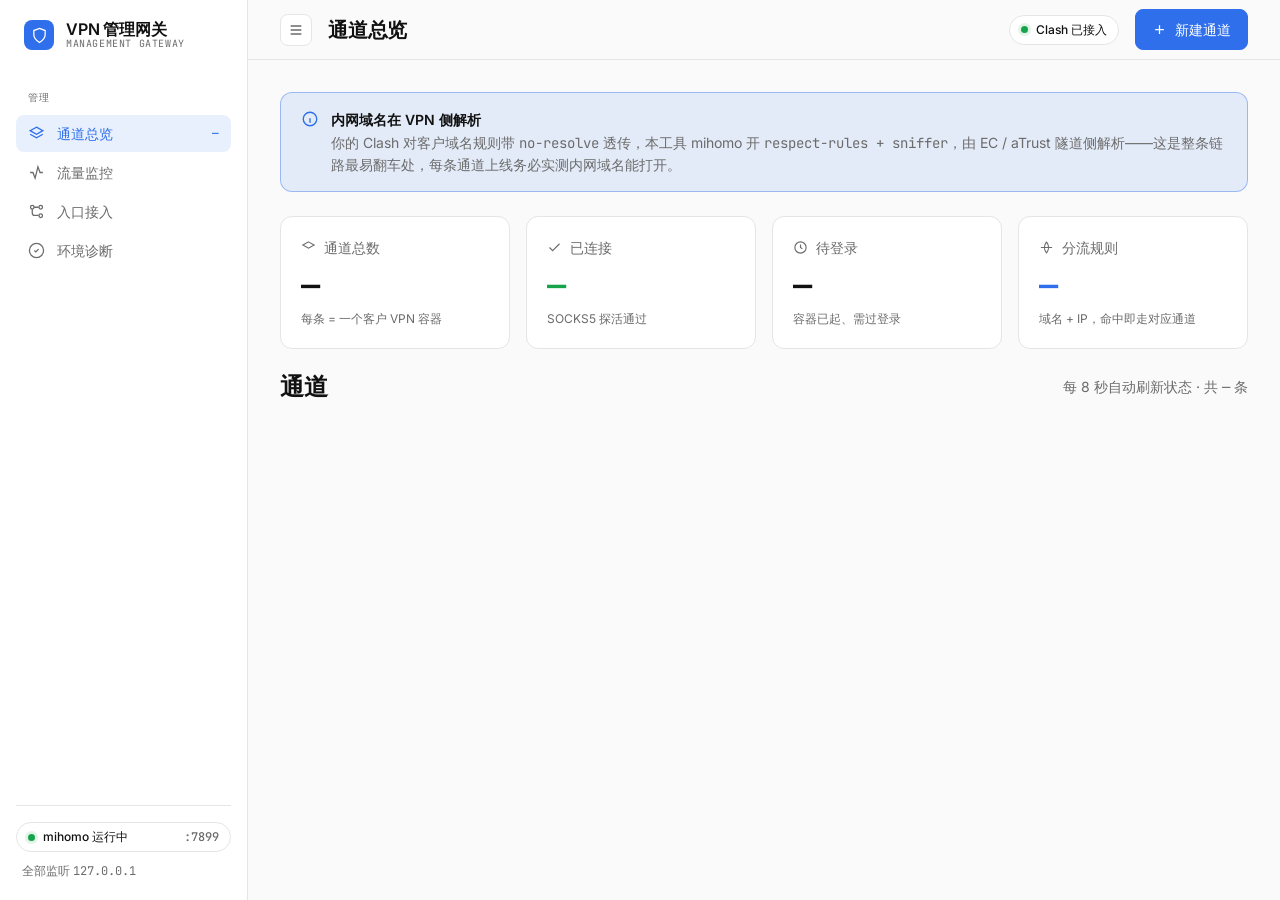
==== app/static/index.html @ 871128fe "Initial public release Self-hosted VPN management gateway: run multiple corporate VPNs side by side," ====
<!doctype html>
<html lang="zh-CN">
<head>
  <meta charset="utf-8" />
  <meta name="viewport" content="width=device-width, initial-scale=1" />
  <title>通道总览 · VPN 管理网关</title>
  <link rel="preconnect" href="https://fonts.googleapis.com" />
  <link rel="preconnect" href="https://fonts.gstatic.com" crossorigin />
  <link href="https://fonts.googleapis.com/css2?family=Inter:wght@400;500;600;700&family=JetBrains+Mono:wght@400;500&display=swap" rel="stylesheet" />
  <link rel="stylesheet" href="css/app.css" />
</head>
<body data-page="channels">
  <div class="app">
    <!-- ════ 侧栏（所有屏一致） ════ -->
    <aside class="sidebar">
      <div class="sidebar-logo">
        <span class="logo-mark">
          <svg viewBox="0 0 24 24" fill="none" stroke="currentColor" stroke-width="1.8"><path d="M12 2l8 3v6c0 5-3.5 8-8 11-4.5-3-8-6-8-11V5l8-3z"/></svg>
        </span>
        <span class="logo-text">VPN 管理网关<small>management gateway</small></span>
      </div>
      <nav class="sidebar-nav">
        <span class="nav-label">管理</span>
        <a class="nav-item" data-nav="channels" href="index.html">
          <svg viewBox="0 0 24 24" fill="none" stroke="currentColor" stroke-width="1.8"><path d="M12 3l9 5-9 5-9-5 9-5z"/><path d="M3 13l9 5 9-5"/></svg>
          通道总览 <span class="count" id="nav-count">—</span>
        </a>
        <a class="nav-item" data-nav="monitor" href="monitor.html">
          <svg viewBox="0 0 24 24" fill="none" stroke="currentColor" stroke-width="1.8"><path d="M3 12h4l3 8 4-16 3 8h4"/></svg>
          流量监控
        </a>
        <a class="nav-item" data-nav="entry" href="clash-config.html">
          <svg viewBox="0 0 24 24" fill="none" stroke="currentColor" stroke-width="1.8"><circle cx="6" cy="6" r="2.5"/><circle cx="18" cy="18" r="2.5"/><circle cx="18" cy="6" r="2.5"/><path d="M8.5 6H15M6 8.5V14a3.5 3.5 0 003.5 3.5H15"/></svg>
          入口接入
        </a>
        <a class="nav-item" data-nav="env-check" href="env-check.html">
          <svg viewBox="0 0 24 24" fill="none" stroke="currentColor" stroke-width="1.8"><path d="M9 12l2 2 4-4"/><path d="M12 2a10 10 0 100 20A10 10 0 0012 2z"/></svg>
          环境诊断
        </a>
      </nav>
      <div class="sidebar-foot">
        <div class="sys-chip ok" style="width:100%; justify-content:flex-start;">
          <span class="dot"></span>
          <span>mihomo 运行中</span>
          <span class="k spacer" id="foot-port">:7899</span>
        </div>
        <p class="t-xs muted" style="margin-top:10px; padding:0 6px; line-height:1.5;">全部监听 <span class="mono">127.0.0.1</span></p>
      </div>
    </aside>

    <!-- ════ 主区 ════ -->
    <div class="main">
      <header class="topbar">
        <button class="icon-btn menu-btn" aria-label="菜单">
          <svg viewBox="0 0 24 24" fill="none" stroke="currentColor" stroke-width="2"><path d="M4 6h16M4 12h16M4 18h16"/></svg>
        </button>
        <h1>通道总览</h1>
        <span class="spacer"></span>
        <span class="sys-chip ok hide-mobile" id="chip-clash"><span class="dot"></span>Clash 已接入</span>
        <a class="btn btn-primary" href="new-channel.html">
          <svg viewBox="0 0 24 24" fill="none" stroke="currentColor" stroke-width="2"><path d="M12 5v14M5 12h14"/></svg>
          新建通道
        </a>
      </header>

      <div class="content stack-6">
        <!-- DNS 命门提示 -->
        <div class="banner info" data-od-id="dns-note">
          <svg class="bicon" viewBox="0 0 24 24" fill="none" stroke="currentColor" stroke-width="1.8"><circle cx="12" cy="12" r="9"/><path d="M12 8h.01M11 12h1v4h1"/></svg>
          <div>
            <div class="bt">内网域名在 VPN 侧解析</div>
            <p>你的 Clash 对客户域名规则带 <span class="mono">no-resolve</span> 透传，本工具 mihomo 开 <span class="mono">respect-rules + sniffer</span>，由 EC / aTrust 隧道侧解析——这是整条链路最易翻车处，每条通道上线务必实测内网域名能打开。</p>
          </div>
        </div>

        <!-- 概览统计 -->
        <div class="grid-4" id="stats" data-od-id="overview">
          <div class="stat-tile">
            <div class="stat-label"><svg viewBox="0 0 24 24" fill="none" stroke="currentColor" stroke-width="1.8"><path d="M12 3l9 5-9 5-9-5 9-5z"/></svg>通道总数</div>
            <div class="stat-num" id="s-total">—</div>
            <div class="stat-foot">每条 = 一个客户 VPN 容器</div>
          </div>
          <div class="stat-tile ok">
            <div class="stat-label"><svg viewBox="0 0 24 24" fill="none" stroke="currentColor" stroke-width="1.8"><path d="M20 6L9 17l-5-5"/></svg>已连接</div>
            <div class="stat-num" id="s-ok">—</div>
            <div class="stat-foot">SOCKS5 探活通过</div>
          </div>
          <div class="stat-tile">
            <div class="stat-label"><svg viewBox="0 0 24 24" fill="none" stroke="currentColor" stroke-width="1.8"><circle cx="12" cy="12" r="9"/><path d="M12 7v5l3 2"/></svg>待登录</div>
            <div class="stat-num" id="s-wait">—</div>
            <div class="stat-foot">容器已起、需过登录</div>
          </div>
          <div class="stat-tile accent">
            <div class="stat-label"><svg viewBox="0 0 24 24" fill="none" stroke="currentColor" stroke-width="1.8"><path d="M3 12h18M12 3a15 15 0 010 18M12 3a15 15 0 000 18"/></svg>分流规则</div>
            <div class="stat-num" id="s-dom">—</div>
            <div class="stat-foot">域名 + IP，命中即走对应通道</div>
          </div>
        </div>

        <!-- 通道列表 -->
        <div data-od-id="channel-list-section">
          <div class="row-between" style="margin-bottom:16px;">
            <h2>通道</h2>
            <span class="t-sm muted">每 8 秒自动刷新状态 · 共 <span class="num" id="ch-count">—</span> 条</span>
          </div>
          <div class="grid-2" id="channel-list"></div>
        </div>
      </div>
    </div>
  </div>

  <!-- 删除确认 -->
  <div class="overlay" id="del-modal">
    <div class="modal">
      <div class="card-head"><h3>删除通道</h3><button class="icon-btn" data-close="del-modal"><svg viewBox="0 0 24 24" fill="none" stroke="currentColor" stroke-width="2"><path d="M18 6L6 18M6 6l12 12"/></svg></button></div>
      <div class="card-body stack-4">
        <p class="muted">将停止并删除容器 <span class="mono" id="del-name"></span>，其 <span class="mono">/root</span> 卷与登录态一并移除，且会从 mihomo 与 Clash 订阅中摘除其域名 / IP 规则（热加载、不断现有连接）。此操作不可撤销。</p>
        <div class="banner warn">
          <svg class="bicon" viewBox="0 0 24 24" fill="none" stroke="currentColor" stroke-width="1.8"><path d="M12 3l9 16H3z"/><path d="M12 10v4M12 17h.01"/></svg>
          <p style="color:inherit; margin:0;">删除后重建会用同一 MAC / 卷 / hostname，但深信服仍可能要求重新过验证码。</p>
        </div>
      </div>
      <div class="card-foot" style="justify-content:flex-end;">
        <button class="btn btn-secondary" data-close="del-modal">取消</button>
        <button class="btn btn-danger" id="del-confirm">确认删除</button>
      </div>
    </div>
  </div>

  <script src="js/api.js"></script>
  <script src="js/app.js"></script>
  <script>
    let chs = [];
    let sys = {};
    const ruleCount = (c) => c.domains.length + (c.ips ? c.ips.length : 0);

    async function load() {
      [chs, sys] = await Promise.all([api.channels(), api.system()]);
      paint();
    }

    // 通道卡片
    function actionsFor(c) {
      // 无头通道(oss,如 openfortivpn):无交互登录,不显示登录/重新登录按钮
      const headless = c.login_method === "headless";
      const login = headless ? ""
        : (c.status === "logged_in"
            ? `<a class="btn btn-sm btn-secondary" href="channel.html?id=${c.id}#login">重新登录</a>`
            : `<a class="btn btn-sm btn-primary" href="channel.html?id=${c.id}#login">登录</a>`);
      const probe = c.status === "stopped"
        ? `<button class="btn btn-sm btn-secondary" disabled>已停止</button>`
        : `<button class="btn btn-sm btn-secondary" onclick="probe('${c.id}', this)">检测连通</button>`;
      return `${login}${probe}
        <a class="btn btn-sm btn-secondary" href="channel.html?id=${c.id}">详情</a>
        <button class="btn btn-sm btn-danger spacer" onclick="askDel('${c.id}')">删除</button>`;
    }
    function cardHTML(c) {
      const k = kindMeta(c.vpn_type);
      const lat = c.latency_ms != null ? `${c.latency_ms} ms` : "—";
      const tags = [];
      c.domains.forEach(d => tags.push(`<span class="tag mono">${d.pattern}${d.enabled ? "" : " · 停用"}</span>`));
      (c.ips || []).forEach(d => tags.push(`<span class="tag mono ip">${d.pattern}${d.enabled ? "" : " · 停用"}</span>`));
      const doms = tags.length ? tags.join("") : `<span class="t-sm muted">未绑定规则</span>`;
      return `<article class="ch-card" data-od-id="ch-${c.id}">
        <div class="ch-top">
          <div class="grow">
            <div class="ch-name">${c.name}</div>
            <div class="ch-meta">${k.label}${c.ec_ver ? " " + c.ec_ver : ""} · id ${c.id} · ${c.server.replace("https://","")}</div>
          </div>
          ${badgeHTML(c.status)}
        </div>
        <div class="ch-grid">
          <div class="kv"><div class="k">SOCKS5 出口</div><div class="v">${c.socks_endpoint}</div></div>
          <div class="kv"><div class="k">隧道延迟</div><div class="v">${lat}</div></div>
          <div class="kv"><div class="k">运行时长</div><div class="v">${c.uptime != null ? c.uptime : "—"}</div></div>
        </div>
        <div class="ch-domains">${doms}</div>
        <form class="row" style="margin-bottom:14px; gap:8px;" onsubmit="return bindRule('${c.id}', this)">
          <input class="input" name="pat" placeholder="绑定域名或 IP/网段，可多个" style="flex:1;" />
          <button class="btn btn-sm btn-secondary" type="submit">绑定 → 走这条</button>
        </form>
        <div class="ch-actions">${actionsFor(c)}</div>
      </article>`;
    }

    function paint() {
      $("#channel-list").innerHTML = chs.map(cardHTML).join("");
      $("#s-total").textContent = chs.length;
      $("#s-ok").textContent = chs.filter(c => c.status === "logged_in").length;
      $("#s-wait").textContent = chs.filter(c => c.status === "running" || c.status === "starting").length;
      $("#s-dom").textContent = chs.reduce((n, c) => n + ruleCount(c), 0);
      $("#ch-count").textContent = chs.length;
      $("#nav-count").textContent = chs.length;
      $("#foot-port").textContent = ":" + sys.mihomo_port;
      const linked = chs.some(c => (c.domains || []).length + (c.ips || []).length > 0);
      if (!linked) { $("#chip-clash").classList.remove("ok"); $("#chip-clash").lastChild.textContent = "Clash 未接入"; }
    }

    // 交互：检测连通（后端 SOCKS5 探活）
    window.probe = async function (id, btn) {
      btn.textContent = "检测中…"; btn.disabled = true;
      try {
        const r = await api.status(id);
        await load();
        toast(r.connected ? `隧道真通 · ${r.latency_ms ?? "?"} ms · 已登录` : "探活失败：未连通", r.connected);
      } catch (e) { toast("探活出错：" + e.message, false); }
      finally { btn.disabled = false; btn.textContent = "检测连通"; }
    };
    // 快绑：一次可粘多条，后端自动识别 IP/网段（走 IP-CIDR）与域名（走 DOMAIN-SUFFIX）
    window.bindRule = async function (id, form) {
      const toks = parseTokens(form.pat.value);
      if (!toks.length) { toast("请填写域名或 IP", false); return false; }
      try {
        const r = await api.addRules(id, toks);
        form.pat.value = ""; await load();
        if (r.added.domain || r.added.ip)
          toast(`已绑定 ${r.added.domain} 域名 / ${r.added.ip} IP → 热加载生效`);
        else if (r.rejected.length) toast("格式无法识别：" + r.rejected.join(", "), false);
        else toast("这些规则已绑定", false);
      } catch (e) { toast("绑定出错：" + e.message, false); }
      return false;
    };
    let pendingDel = null;
    window.askDel = function (id) { pendingDel = id; $("#del-name").textContent = "vpn-" + id; openOverlay("del-modal"); };
    $("#del-confirm").addEventListener("click", async () => {
      try {
        await api.remove(pendingDel); closeOverlay("del-modal"); await load();
        toast("已删除 vpn-" + pendingDel);
      } catch (e) { toast("删除出错：" + e.message, false); }
    });

    load();
    setInterval(load, 8000);
  </script>
</body>
</html>
---- app/static/css/app.css ----
/* ──────────────────────────────────────────────────────────────────────────
 * VPN 管理网关 — 共享设计系统
 * 视觉契约 = Neutral Modern（浅色 / 钴蓝 / Inter）。所有屏幕只组合此文件里的
 * 类，不要发明新的全局调色或裸 hex；屏内独有元素用 var(--*) 派生即可。
 * ────────────────────────────────────────────────────────────────────────── */

/* ─── Neutral Modern token 契约（逐字粘贴，勿改值） ─────────────────────── */
:root {
  --bg: #fafafa;
  --surface: #ffffff;
  --surface-warm: var(--surface);

  --fg: #111111;
  --fg-2: var(--fg);
  --muted: #6b6b6b;
  --meta: var(--muted);

  --border: #e5e5e5;
  --border-soft: var(--border);

  --accent: #2f6feb;
  --accent-on: #ffffff;
  --accent-hover: color-mix(in oklab, var(--accent), black 8%);
  --accent-active: color-mix(in oklab, var(--accent), black 14%);

  --success: #17a34a;
  --warn: #eab308;
  --danger: #dc2626;

  --font-display: "Inter", -apple-system, system-ui, sans-serif;
  --font-body: "Inter", -apple-system, system-ui, sans-serif;
  --font-mono: ui-monospace, "JetBrains Mono", monospace;

  --text-xs: 12px;
  --text-sm: 14px;
  --text-base: 16px;
  --text-lg: 20px;
  --text-xl: 24px;
  --text-2xl: 32px;
  --text-3xl: 48px;
  --text-4xl: 64px;

  --leading-body: 1.5;
  --leading-tight: 1.2;
  --tracking-display: -0.01em;

  --space-1: 4px;
  --space-2: 8px;
  --space-3: 12px;
  --space-4: 16px;
  --space-5: 20px;
  --space-6: 24px;
  --space-8: 32px;
  --space-12: 48px;
  --space-20: 80px;

  --section-y-desktop: 80px;
  --section-y-tablet: 48px;
  --section-y-phone: 32px;

  --radius-sm: 8px;
  --radius-md: 12px;
  --radius-lg: 16px;
  --radius-pill: 9999px;

  --elev-flat: none;
  --elev-ring: 0 0 0 1px var(--border);
  --elev-raised: 0 2px 8px color-mix(in oklab, var(--fg), transparent 92%);

  --focus-ring: 0 0 0 3px color-mix(in oklab, var(--accent), transparent 70%);

  --motion-fast: 150ms;
  --motion-base: 200ms;
  --ease-standard: cubic-bezier(0.2, 0, 0, 1);

  --container-gutter-desktop: 24px;
  --container-gutter-tablet: 16px;
  --container-gutter-phone: 12px;

  /* ── 派生便利值（仅由上面 token + black/white/transparent 混合而来） ── */
  --accent-soft: color-mix(in oklab, var(--accent), transparent 90%);
  --success-soft: color-mix(in oklab, var(--success), transparent 88%);
  --warn-soft: color-mix(in oklab, var(--warn), transparent 86%);
  --danger-soft: color-mix(in oklab, var(--danger), transparent 90%);
  --row-hover: color-mix(in oklab, var(--fg), transparent 96%);
  --surface-2: color-mix(in oklab, var(--bg), var(--surface) 50%);
  --ink: color-mix(in oklab, var(--fg) 88%, black);          /* 数据/终端深底 */
  --ink-soft: color-mix(in oklab, var(--fg) 78%, black);
  --on-ink: color-mix(in oklab, var(--surface), transparent 8%);
  --sidebar-w: 248px;
  --topbar-h: 60px;
}

/* ─── reset & base ─────────────────────────────────────────────────────── */
*, *::before, *::after { box-sizing: border-box; }
html { -webkit-text-size-adjust: 100%; }
body {
  margin: 0;
  background: var(--bg);
  color: var(--fg);
  font-family: var(--font-body);
  font-size: var(--text-base);
  line-height: var(--leading-body);
  -webkit-font-smoothing: antialiased;
  text-rendering: optimizeLegibility;
}
img, svg { display: block; max-width: 100%; }
a { color: inherit; text-decoration: none; }
button { font: inherit; cursor: pointer; color: inherit; }
h1, h2, h3, h4 { margin: 0; font-family: var(--font-display); font-weight: 600; line-height: var(--leading-tight); }
h1 { font-size: var(--text-2xl); letter-spacing: var(--tracking-display); }
h2 { font-size: var(--text-xl); letter-spacing: var(--tracking-display); }
h3 { font-size: var(--text-lg); }
p { margin: 0; text-wrap: pretty; }
:focus-visible { outline: none; box-shadow: var(--focus-ring); border-radius: var(--radius-sm); }

/* ─── utilities ───────────────────────────────────────────────────────── */
.muted { color: var(--muted); }
.mono { font-family: var(--font-mono); }
.num { font-family: var(--font-mono); font-variant-numeric: tabular-nums; }
.eyebrow { font-family: var(--font-mono); font-size: var(--text-xs); letter-spacing: 0.08em; text-transform: uppercase; color: var(--muted); }
.t-sm { font-size: var(--text-sm); }
.t-xs { font-size: var(--text-xs); }
.strong { font-weight: 600; }
.accent-text { color: var(--accent); }
.right { text-align: right; }
.nowrap { white-space: nowrap; }
.stack { display: flex; flex-direction: column; }
.stack-2 > * + * { margin-top: var(--space-2); }
.stack-3 > * + * { margin-top: var(--space-3); }
.stack-4 > * + * { margin-top: var(--space-4); }
.stack-6 > * + * { margin-top: var(--space-6); }
.row { display: flex; align-items: center; gap: var(--space-3); }
.row-between { display: flex; align-items: center; justify-content: space-between; gap: var(--space-4); flex-wrap: wrap; }
.wrap { flex-wrap: wrap; }
.grow { flex: 1; }
.spacer { margin-left: auto; }
.divider { border: 0; border-top: 1px solid var(--border); margin: 0; }
.hide-mobile { }
.grid-2 { display: grid; grid-template-columns: repeat(2, 1fr); gap: var(--space-6); }
.grid-3 { display: grid; grid-template-columns: repeat(3, 1fr); gap: var(--space-6); }
.grid-4 { display: grid; grid-template-columns: repeat(4, 1fr); gap: var(--space-4); }
.grid-2-1 { display: grid; grid-template-columns: 2fr 1fr; gap: var(--space-8); align-items: start; }

/* ─── app shell ───────────────────────────────────────────────────────── */
.app { display: grid; grid-template-columns: var(--sidebar-w) 1fr; min-height: 100vh; }

.sidebar {
  position: sticky; top: 0; align-self: start;
  height: 100vh;
  background: var(--surface);
  border-right: 1px solid var(--border);
  display: flex; flex-direction: column;
  padding: var(--space-5) var(--space-4);
}
.sidebar-logo { display: flex; align-items: center; gap: var(--space-3); padding: 0 var(--space-2) var(--space-6); }
.logo-mark {
  width: 30px; height: 30px; flex: none;
  border-radius: var(--radius-sm);
  background: var(--accent); color: var(--accent-on);
  display: grid; place-items: center;
}
.logo-mark svg { width: 17px; height: 17px; }
.logo-text { font-weight: 600; font-size: var(--text-base); letter-spacing: -0.01em; line-height: 1.1; }
.logo-text small { display: block; font-family: var(--font-mono); font-size: 10px; letter-spacing: 0.06em; color: var(--muted); text-transform: uppercase; font-weight: 400; }

.sidebar-nav { display: flex; flex-direction: column; gap: 2px; }
.nav-label { font-family: var(--font-mono); font-size: 10px; letter-spacing: 0.08em; text-transform: uppercase; color: var(--muted); padding: var(--space-4) var(--space-3) var(--space-2); }
.nav-item {
  display: flex; align-items: center; gap: var(--space-3);
  padding: var(--space-2) var(--space-3);
  border-radius: var(--radius-sm);
  color: var(--muted); font-size: var(--text-sm); font-weight: 500;
  transition: background var(--motion-fast) var(--ease-standard), color var(--motion-fast) var(--ease-standard);
}
.nav-item svg { width: 17px; height: 17px; flex: none; }
.nav-item:hover { background: var(--row-hover); color: var(--fg); }
.nav-item.active { background: var(--accent-soft); color: var(--accent); }
.nav-item .count { margin-left: auto; font-family: var(--font-mono); font-size: 11px; color: var(--muted); }
.nav-item.active .count { color: var(--accent); }
.sidebar-foot { margin-top: auto; padding-top: var(--space-4); border-top: 1px solid var(--border); }

.main { min-width: 0; display: flex; flex-direction: column; }
.topbar {
  position: sticky; top: 0; z-index: 20;
  height: var(--topbar-h);
  display: flex; align-items: center; gap: var(--space-4);
  padding: 0 var(--space-8);
  background: color-mix(in oklab, var(--bg), transparent 12%);
  backdrop-filter: blur(10px);
  border-bottom: 1px solid var(--border);
}
.topbar h1 { font-size: var(--text-lg); }
.topbar-sub { color: var(--muted); font-size: var(--text-sm); }
.menu-btn { display: none; }
.content { padding: var(--space-8); width: 100%; }
.content-narrow { max-width: 880px; }
.page-head { margin-bottom: var(--space-6); }
.page-head .crumb { font-family: var(--font-mono); font-size: var(--text-xs); color: var(--muted); margin-bottom: var(--space-2); }
.page-head h1 { font-size: var(--text-2xl); }
.page-head p { color: var(--muted); margin-top: var(--space-2); max-width: 70ch; }

/* ─── system status chip（顶栏全局态） ──────────────────────────────────── */
.sys-chip {
  display: inline-flex; align-items: center; gap: var(--space-2);
  padding: 5px 11px; border-radius: var(--radius-pill);
  border: 1px solid var(--border); background: var(--surface);
  font-size: var(--text-xs); font-weight: 500;
}
.sys-chip .dot { width: 7px; height: 7px; border-radius: 50%; background: var(--muted); }
.sys-chip.ok .dot { background: var(--success); box-shadow: 0 0 0 3px var(--success-soft); }
.sys-chip .k { color: var(--muted); font-family: var(--font-mono); }

/* ─── buttons ─────────────────────────────────────────────────────────── */
.btn {
  display: inline-flex; align-items: center; justify-content: center; gap: var(--space-2);
  padding: 9px 16px; border-radius: var(--radius-sm);
  border: 1px solid transparent; background: transparent;
  font-size: var(--text-sm); font-weight: 500; white-space: nowrap;
  transition: background var(--motion-fast) var(--ease-standard), border-color var(--motion-fast) var(--ease-standard), transform var(--motion-fast);
}
.btn svg { width: 15px; height: 15px; }
.btn:active { transform: translateY(0.5px); }
.btn-primary { background: var(--accent); color: var(--accent-on); border-color: var(--accent); }
.btn-primary:hover { background: var(--accent-hover); border-color: var(--accent-hover); }
.btn-primary:active { background: var(--accent-active); }
.btn-secondary { border-color: var(--border); color: var(--fg); background: var(--surface); }
.btn-secondary:hover { border-color: var(--fg); }
.btn-ghost { color: var(--muted); }
.btn-ghost:hover { color: var(--fg); background: var(--row-hover); }
.btn-danger { color: var(--danger); border-color: transparent; }
.btn-danger:hover { background: var(--danger-soft); }
.btn-sm { padding: 6px 11px; font-size: var(--text-xs); border-radius: 7px; }
.btn-block { width: 100%; }
.btn[disabled] { opacity: 0.5; pointer-events: none; }
.icon-btn { display: inline-grid; place-items: center; width: 32px; height: 32px; border-radius: var(--radius-sm); border: 1px solid var(--border); background: var(--surface); color: var(--muted); }
.icon-btn:hover { color: var(--fg); border-color: var(--fg); }
.icon-btn svg { width: 16px; height: 16px; }

/* ─── card / panel ────────────────────────────────────────────────────── */
.card { background: var(--surface); border: 1px solid var(--border); border-radius: var(--radius-md); }
.card-pad { padding: var(--space-5); }
.card-head { display: flex; align-items: center; justify-content: space-between; gap: var(--space-3); padding: var(--space-4) var(--space-5); border-bottom: 1px solid var(--border); }
.card-head h3 { font-size: var(--text-base); }
.card-body { padding: var(--space-5); }
.card-foot { padding: var(--space-4) var(--space-5); border-top: 1px solid var(--border); display: flex; align-items: center; gap: var(--space-3); }

/* ─── stat tile（概览） ──────────────────────────────────────────────────── */
.stat-tile { background: var(--surface); border: 1px solid var(--border); border-radius: var(--radius-md); padding: var(--space-5); }
.stat-tile .stat-label { display: flex; align-items: center; gap: var(--space-2); color: var(--muted); font-size: var(--text-sm); }
.stat-tile .stat-label svg { width: 15px; height: 15px; }
.stat-tile .stat-num { font-family: var(--font-mono); font-variant-numeric: tabular-nums; font-size: var(--text-2xl); font-weight: 600; letter-spacing: -0.02em; margin-top: var(--space-3); line-height: 1; }
.stat-tile .stat-num .unit { font-size: var(--text-base); color: var(--muted); margin-left: 4px; font-weight: 500; }
.stat-tile .stat-foot { margin-top: var(--space-2); font-size: var(--text-xs); color: var(--muted); }
.stat-tile.accent .stat-num { color: var(--accent); }
.stat-tile.ok .stat-num { color: var(--success); }

/* ─── status badge（状态机） ─────────────────────────────────────────────── */
.badge {
  display: inline-flex; align-items: center; gap: 6px;
  padding: 3px 10px 3px 8px; border-radius: var(--radius-pill);
  font-size: var(--text-xs); font-weight: 500; white-space: nowrap;
  border: 1px solid var(--border); background: var(--surface); color: var(--muted);
}
.badge .bdot { width: 7px; height: 7px; border-radius: 50%; background: currentColor; flex: none; }
.badge.is-logged_in { color: var(--success); border-color: color-mix(in oklab, var(--success), transparent 60%); background: var(--success-soft); }
.badge.is-running { color: color-mix(in oklab, var(--warn), black 18%); border-color: color-mix(in oklab, var(--warn), transparent 55%); background: var(--warn-soft); }
.badge.is-starting { color: var(--accent); border-color: color-mix(in oklab, var(--accent), transparent 60%); background: var(--accent-soft); }
.badge.is-created { color: var(--muted); }
.badge.is-down, .badge.is-error { color: var(--danger); border-color: color-mix(in oklab, var(--danger), transparent 60%); background: var(--danger-soft); }
.badge.is-stopped { color: var(--muted); background: var(--surface-2); }
.badge .bdot.pulse { animation: pulse 1.4s var(--ease-standard) infinite; }
@keyframes pulse { 0%,100% { opacity: 1; transform: scale(1); } 50% { opacity: 0.35; transform: scale(0.7); } }

/* ─── pill / tag / chip ───────────────────────────────────────────────── */
.pill { display: inline-flex; align-items: center; gap: 5px; padding: 3px 9px; border-radius: var(--radius-pill); background: var(--accent-soft); color: var(--accent); font-family: var(--font-mono); font-size: 11px; letter-spacing: 0.02em; }
.tag { display: inline-flex; align-items: center; gap: 6px; padding: 4px 10px; border-radius: var(--radius-sm); border: 1px solid var(--border); background: var(--surface); font-size: var(--text-xs); color: var(--muted); }
.tag .x { cursor: pointer; opacity: 0.5; } .tag .x:hover { opacity: 1; color: var(--danger); }
.tag.mono { font-family: var(--font-mono); }
.tag.ip { border-style: dashed; }   /* IP/网段规则与域名规则的轻量视觉区分 */

/* 行内说明（图标 + 文字），跨屏共用 */
.note-line { font-size: var(--text-xs); color: var(--muted); display: flex; gap: var(--space-2); }
.note-line svg { width: 14px; height: 14px; flex: none; margin-top: 2px; color: var(--muted); }
.note-line .mono { color: var(--fg); }
.kind-tag { display: inline-flex; align-items: center; gap: 6px; font-size: var(--text-xs); font-weight: 500; padding: 3px 9px; border-radius: var(--radius-sm); }
.kind-tag.ec { color: var(--accent); background: var(--accent-soft); }
.kind-tag.atrust { color: color-mix(in oklab, var(--warn), black 22%); background: var(--warn-soft); }

/* ─── channel row/card ────────────────────────────────────────────────── */
.ch-card { background: var(--surface); border: 1px solid var(--border); border-radius: var(--radius-md); padding: var(--space-5); transition: border-color var(--motion-fast), box-shadow var(--motion-fast); }
.ch-card:hover { border-color: color-mix(in oklab, var(--accent), transparent 55%); box-shadow: var(--elev-raised); }
.ch-card .ch-top { display: flex; align-items: flex-start; gap: var(--space-3); }
.ch-card .ch-name { font-weight: 600; font-size: var(--text-base); }
.ch-card .ch-meta { color: var(--muted); font-size: var(--text-xs); font-family: var(--font-mono); margin-top: 2px; }
.ch-grid { display: grid; grid-template-columns: repeat(3, 1fr); gap: var(--space-3); margin: var(--space-4) 0; padding: var(--space-4) 0; border-top: 1px solid var(--border); border-bottom: 1px solid var(--border); }
.ch-grid .kv .k { font-size: var(--text-xs); color: var(--muted); }
.ch-grid .kv .v { font-family: var(--font-mono); font-size: var(--text-sm); margin-top: 2px; }
.ch-domains { display: flex; flex-wrap: wrap; gap: 6px; margin-bottom: var(--space-4); min-height: 26px; }
.ch-actions { display: flex; gap: var(--space-2); flex-wrap: wrap; }

/* ─── table ───────────────────────────────────────────────────────────── */
.table { width: 100%; border-collapse: collapse; font-size: var(--text-sm); }
.table th, .table td { padding: 11px 14px; text-align: left; border-bottom: 1px solid var(--border); vertical-align: middle; }
.table th { color: var(--muted); font-weight: 500; font-family: var(--font-mono); font-size: 11px; letter-spacing: 0.05em; text-transform: uppercase; }
.table tbody tr:hover { background: var(--row-hover); }
.table .num-col { font-family: var(--font-mono); font-variant-numeric: tabular-nums; }
.table .r { text-align: right; }

/* ─── key/value list ──────────────────────────────────────────────────── */
.kv-list { display: grid; grid-template-columns: max-content 1fr; gap: var(--space-3) var(--space-6); align-items: baseline; }
.kv-list dt { color: var(--muted); font-size: var(--text-sm); }
.kv-list dd { margin: 0; font-family: var(--font-mono); font-size: var(--text-sm); }

/* ─── forms ───────────────────────────────────────────────────────────── */
.field { display: flex; flex-direction: column; gap: 6px; }
.field > label { font-size: var(--text-sm); color: var(--fg); font-weight: 500; }
.field .help { font-size: var(--text-xs); color: var(--muted); }
.field .req { color: var(--danger); }
.input, .select, .textarea {
  width: 100%; padding: 9px 12px;
  border: 1px solid var(--border); border-radius: var(--radius-sm);
  background: var(--surface); color: var(--fg); font: inherit; font-size: var(--text-sm);
  transition: border-color var(--motion-fast), box-shadow var(--motion-fast);
}
.input::placeholder, .textarea::placeholder { color: color-mix(in oklab, var(--muted), transparent 30%); }
.input:focus, .select:focus, .textarea:focus { outline: none; border-color: var(--accent); box-shadow: var(--focus-ring); }
.textarea { min-height: 84px; resize: vertical; line-height: 1.5; font-family: var(--font-mono); }
.select { appearance: none; background-image: url("data:image/svg+xml,%3Csvg xmlns='http://www.w3.org/2000/svg' width='14' height='14' viewBox='0 0 24 24' fill='none' stroke='%236b6b6b' stroke-width='2'%3E%3Cpath d='M6 9l6 6 6-6'/%3E%3C/svg%3E"); background-repeat: no-repeat; background-position: right 12px center; padding-right: 34px; }
.form-grid { display: grid; grid-template-columns: repeat(2, 1fr); gap: var(--space-4) var(--space-5); }
.form-grid .col-span { grid-column: 1 / -1; }
.input-affix { display: flex; align-items: center; border: 1px solid var(--border); border-radius: var(--radius-sm); background: var(--surface); overflow: hidden; }
.input-affix .pre { padding: 0 10px; color: var(--muted); font-family: var(--font-mono); font-size: var(--text-sm); border-right: 1px solid var(--border); align-self: stretch; display: flex; align-items: center; background: var(--surface-2); }
.input-affix input { border: 0; flex: 1; }
.input-affix input:focus { box-shadow: none; }

/* radio-card（类型/登录方式选择） */
.choice-grid { display: grid; grid-template-columns: 1fr 1fr; gap: var(--space-3); }
.choice { display: block; cursor: pointer; border: 1px solid var(--border); border-radius: var(--radius-sm); padding: var(--space-4); transition: border-color var(--motion-fast), background var(--motion-fast); }
.choice:hover { border-color: color-mix(in oklab, var(--accent), transparent 50%); }
.choice.sel { border-color: var(--accent); background: var(--accent-soft); }
.choice .ct { font-weight: 600; font-size: var(--text-sm); display: flex; align-items: center; gap: var(--space-2); }
.choice .cd { font-size: var(--text-xs); color: var(--muted); margin-top: 4px; }

/* ─── stepper（向导） ────────────────────────────────────────────────────── */
.stepper { display: flex; align-items: center; gap: 0; }
.stepper .step { display: flex; align-items: center; gap: var(--space-2); color: var(--muted); font-size: var(--text-sm); }
.stepper .snum { width: 24px; height: 24px; border-radius: 50%; display: grid; place-items: center; border: 1px solid var(--border); font-family: var(--font-mono); font-size: 12px; flex: none; background: var(--surface); }
.stepper .step.active { color: var(--fg); font-weight: 600; }
.stepper .step.active .snum { background: var(--accent); color: var(--accent-on); border-color: var(--accent); }
.stepper .step.done { color: var(--fg); }
.stepper .step.done .snum { background: var(--success); color: var(--accent-on); border-color: var(--success); }
.stepper .bar { flex: 1; height: 1px; background: var(--border); margin: 0 var(--space-3); min-width: 16px; }
.stepper .step.done + .bar { background: var(--success); }

/* ─── tabs ────────────────────────────────────────────────────────────── */
.tabs { display: flex; gap: var(--space-1); border-bottom: 1px solid var(--border); }
.tab { padding: 9px 14px; font-size: var(--text-sm); color: var(--muted); font-weight: 500; border-bottom: 2px solid transparent; margin-bottom: -1px; }
.tab:hover { color: var(--fg); }
.tab.active { color: var(--accent); border-bottom-color: var(--accent); }
.tabpanel { display: none; } .tabpanel.active { display: block; }

/* ─── banner ──────────────────────────────────────────────────────────── */
.banner { display: flex; gap: var(--space-3); padding: var(--space-4) var(--space-5); border-radius: var(--radius-md); border: 1px solid var(--border); background: var(--surface); font-size: var(--text-sm); }
.banner .bicon { flex: none; width: 18px; height: 18px; margin-top: 1px; }
.banner .bt { font-weight: 600; }
.banner p { color: var(--muted); margin-top: 2px; }
.banner.warn { border-color: color-mix(in oklab, var(--warn), transparent 55%); background: var(--warn-soft); }
.banner.warn .bicon { color: color-mix(in oklab, var(--warn), black 22%); }
.banner.info { border-color: color-mix(in oklab, var(--accent), transparent 60%); background: var(--accent-soft); }
.banner.info .bicon { color: var(--accent); }
.banner.danger { border-color: color-mix(in oklab, var(--danger), transparent 55%); background: var(--danger-soft); }
.banner.danger .bicon { color: var(--danger); }

/* ─── code block / kbd ────────────────────────────────────────────────── */
.code { background: var(--ink); color: var(--on-ink); border-radius: var(--radius-md); padding: var(--space-4) var(--space-5); font-family: var(--font-mono); font-size: var(--text-xs); line-height: 1.65; overflow-x: auto; white-space: pre; }
.code .cmt { color: color-mix(in oklab, var(--on-ink), transparent 45%); }
.code .key { color: color-mix(in oklab, var(--accent), white 30%); }
.code .str { color: color-mix(in oklab, var(--success), white 35%); }
.code-head { display: flex; align-items: center; justify-content: space-between; background: var(--ink-soft); color: var(--on-ink); padding: var(--space-2) var(--space-4); border-radius: var(--radius-md) var(--radius-md) 0 0; font-family: var(--font-mono); font-size: var(--text-xs); }
.code-head + .code { border-radius: 0 0 var(--radius-md) var(--radius-md); }
kbd { font-family: var(--font-mono); font-size: 11px; padding: 2px 6px; border: 1px solid var(--border); border-bottom-width: 2px; border-radius: 5px; background: var(--surface); }

/* ─── toast ───────────────────────────────────────────────────────────── */
.toast-host { position: fixed; right: var(--space-6); bottom: var(--space-6); z-index: 100; display: flex; flex-direction: column; gap: var(--space-2); }
.toast { display: flex; align-items: center; gap: var(--space-2); padding: 10px 14px; border-radius: var(--radius-sm); background: var(--ink); color: var(--on-ink); font-size: var(--text-sm); box-shadow: var(--elev-raised); animation: toast-in var(--motion-base) var(--ease-standard); }
.toast svg { width: 16px; height: 16px; color: color-mix(in oklab, var(--success), white 20%); }
@keyframes toast-in { from { opacity: 0; transform: translateY(8px); } to { opacity: 1; transform: none; } }

/* ─── modal / drawer ──────────────────────────────────────────────────── */
.overlay { position: fixed; inset: 0; background: color-mix(in oklab, var(--fg), transparent 55%); z-index: 80; display: none; align-items: center; justify-content: center; padding: var(--space-6); }
.overlay.open { display: flex; }
.modal { background: var(--surface); border-radius: var(--radius-lg); border: 1px solid var(--border); max-width: 560px; width: 100%; box-shadow: var(--elev-raised); max-height: 86vh; overflow: auto; }

/* ─── noVNC remote frame（仿真壳） ──────────────────────────────────────── */
.vnc-frame { border: 1px solid var(--border); border-radius: var(--radius-md); overflow: hidden; background: var(--ink); }
.vnc-bar { display: flex; align-items: center; gap: var(--space-3); padding: 8px 12px; background: var(--ink-soft); color: var(--on-ink); font-family: var(--font-mono); font-size: var(--text-xs); }
.vnc-bar .vdot { width: 8px; height: 8px; border-radius: 50%; background: var(--success); box-shadow: 0 0 0 3px color-mix(in oklab, var(--success), transparent 70%); }
.vnc-bar .vbtns { margin-left: auto; display: flex; gap: 6px; }
.vnc-bar .vbtns span { width: 11px; height: 11px; border-radius: 50%; background: color-mix(in oklab, var(--on-ink), transparent 70%); }
.vnc-stage { background: var(--surface-2); min-height: 360px; display: grid; place-items: center; padding: var(--space-6); }

/* ─── monitor widgets ─────────────────────────────────────────────────── */
.metric { background: var(--surface); border: 1px solid var(--border); border-radius: var(--radius-md); padding: var(--space-4) var(--space-5); }
.metric .ml { font-size: var(--text-xs); color: var(--muted); display: flex; align-items: center; gap: 6px; }
.metric .mv { font-family: var(--font-mono); font-variant-numeric: tabular-nums; font-size: var(--text-xl); font-weight: 600; margin-top: 6px; }
.metric .mv .unit { font-size: var(--text-sm); color: var(--muted); margin-left: 3px; }
.spark { width: 100%; height: 48px; margin-top: var(--space-3); }
.area-chart { width: 100%; height: 180px; }
.lat-bar { height: 7px; border-radius: var(--radius-pill); background: var(--surface-2); overflow: hidden; }
.lat-bar > i { display: block; height: 100%; border-radius: var(--radius-pill); background: var(--accent); }
.lat-bar.ok > i { background: var(--success); }
.lat-bar.warn > i { background: var(--warn); }
.lat-bar.bad > i { background: var(--danger); }
.legend-dot { width: 9px; height: 9px; border-radius: 50%; display: inline-block; }

/* ─── flow diagram（数据流） ──────────────────────────────────────────────── */
.flow { display: flex; align-items: stretch; gap: 0; flex-wrap: wrap; }
.flow-node { flex: 1; min-width: 120px; border: 1px solid var(--border); border-radius: var(--radius-md); padding: var(--space-4); background: var(--surface); text-align: center; }
.flow-node .fn-t { font-weight: 600; font-size: var(--text-sm); }
.flow-node .fn-d { font-size: var(--text-xs); color: var(--muted); font-family: var(--font-mono); margin-top: 4px; }
.flow-node.accent { border-color: var(--accent); background: var(--accent-soft); }
.flow-arrow { display: grid; place-items: center; padding: 0 var(--space-2); color: var(--muted); flex: none; }
.flow-arrow svg { width: 22px; height: 22px; }

/* ─── empty state ─────────────────────────────────────────────────────── */
.empty { text-align: center; padding: var(--space-12) var(--space-6); border: 1px dashed var(--border); border-radius: var(--radius-md); color: var(--muted); }
.empty svg { width: 36px; height: 36px; color: var(--border); margin: 0 auto var(--space-3); }

/* ─── responsive ──────────────────────────────────────────────────────── */
@media (max-width: 1080px) {
  .ch-grid { grid-template-columns: repeat(3, 1fr); }
  .grid-4 { grid-template-columns: repeat(2, 1fr); }
}
@media (max-width: 920px) {
  .app { grid-template-columns: 1fr; }
  .sidebar {
    position: fixed; left: 0; top: 0; z-index: 60;
    width: var(--sidebar-w); transform: translateX(-100%);
    transition: transform var(--motion-base) var(--ease-standard);
    box-shadow: var(--elev-raised);
  }
  .app.nav-open .sidebar { transform: none; }
  .app.nav-open::after { content: ""; position: fixed; inset: 0; background: color-mix(in oklab, var(--fg), transparent 55%); z-index: 50; }
  .menu-btn { display: inline-grid; }
  .content { padding: var(--space-5); }
  .topbar { padding: 0 var(--space-5); }
  .grid-2, .grid-3, .grid-2-1, .form-grid, .choice-grid, .grid-4 { grid-template-columns: 1fr; }
  .hide-mobile { display: none !important; }
}
@media (max-width: 600px) {
  .ch-grid { grid-template-columns: 1fr; gap: var(--space-2); }
  .stepper .step span.lbl { display: none; }
  .page-head h1, .topbar h1 { font-size: var(--text-xl); }
  .content { padding: var(--space-4); }
}

/* ─── preflight check panel ───────────────────────────────────────────────── */
.chk { display: flex; gap: var(--space-3); align-items: flex-start; padding: var(--space-3) var(--space-4); border: 1px solid var(--border); border-radius: var(--radius-md); margin-bottom: var(--space-2); background: var(--surface); }
.chk-ic { width: 20px; height: 20px; border-radius: 50%; display: grid; place-items: center; font-size: 12px; flex: none; color: #fff; }
.chk-pass .chk-ic { background: var(--success); }
.chk-warn .chk-ic { background: var(--warn); }
.chk-fail .chk-ic { background: var(--danger); }
.chk-skip .chk-ic { background: var(--muted); }
.chk-body { flex: 1; }
.chk-title { font-size: var(--text-sm); font-weight: 500; }
.chk-detail { font-size: var(--text-xs); color: var(--muted); margin-top: 2px; }
.chk-tip { font-size: var(--text-xs); color: color-mix(in oklab, var(--warn), black 18%); }
.chk-loading { font-size: var(--text-sm); color: var(--muted); padding: var(--space-4); }
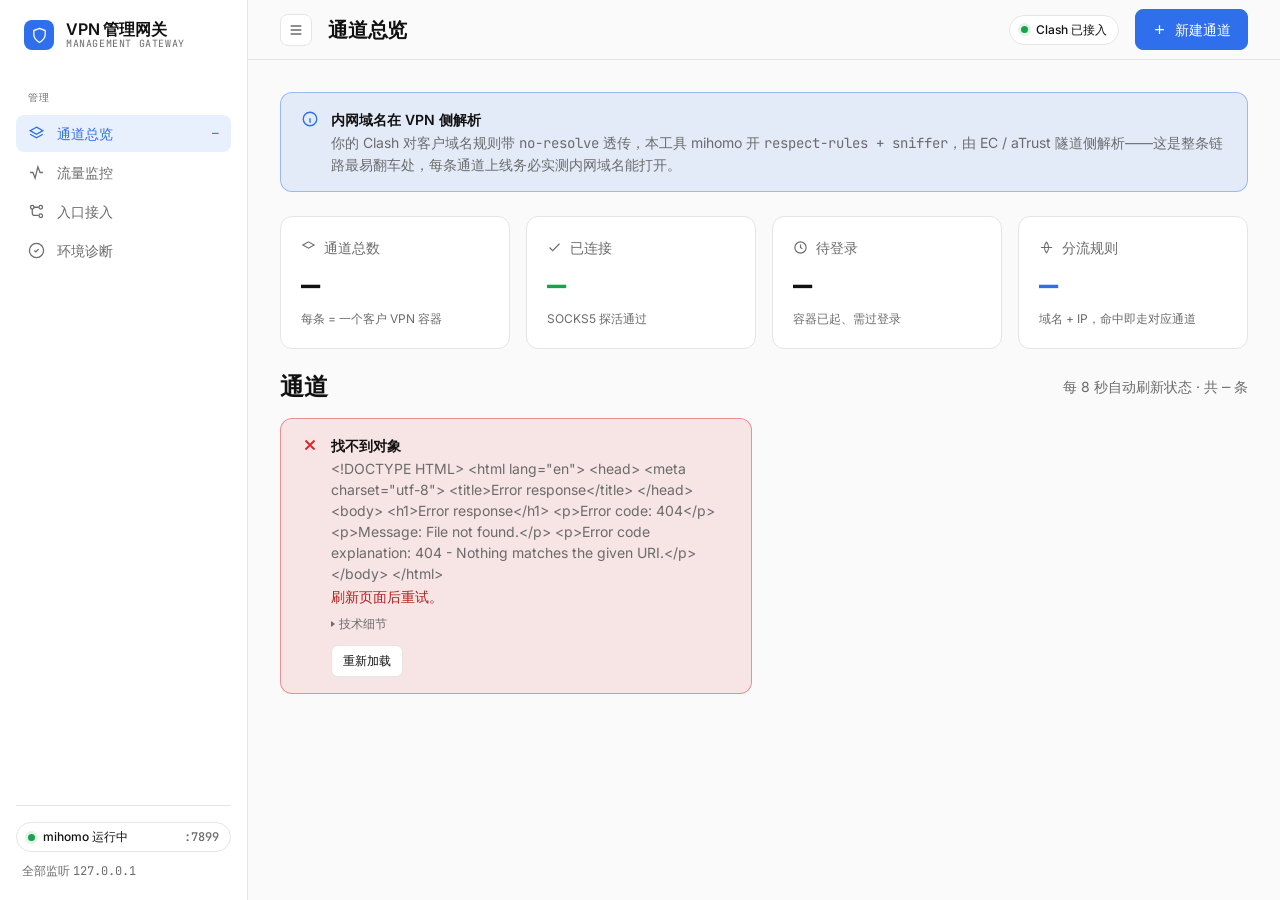
==== commit ccd90789: "feat(ui): 全流程友好反馈层 — feedback.js + 6 屏接入 新增共享反馈层 js/feedback.js(window.fb.*): - stepper 分步进度(待定/进行中/" ====
--- a/app/static/index.html
+++ b/app/static/index.html
@@ -129,30 +129,59 @@
 
   <script src="js/api.js"></script>
   <script src="js/app.js"></script>
+  <script src="js/feedback.js"></script>
   <script>
     let chs = [];
     let sys = {};
+    let loaded = false;   // 首次加载成功过？决定失败时给整页错误条 or 静默轮询提示
     const ruleCount = (c) => c.domains.length + (c.ips ? c.ips.length : 0);
 
-    async function load() {
+    // 静默拉数据(供轮询 / 各动作成功后刷新复用);抛错由调用方处理。
+    async function fetchAll() {
       [chs, sys] = await Promise.all([api.channels(), api.system()]);
       paint();
+      loaded = true;
+    }
+
+    // 首次加载:先铺骨架,失败给可重试错误条;轮询失败仅轻提示、页面留旧态。
+    async function load(isPoll) {
+      if (!loaded && !isPoll) {
+        const box = $("#channel-list");
+        box.innerHTML = "";
+        box.appendChild(fb.skeleton(5));
+      }
+      try {
+        await fetchAll();
+      } catch (e) {
+        if (isPoll) {
+          // 轮询失败:不打断界面,8 秒后自动再试,仅一条带「重试」的轻提示。
+          toast("刷新状态失败,将自动重试", { variant: "danger", action: { label: "立即重试", onClick: () => load(false) } });
+          return;
+        }
+        // 首次加载失败:整页错误条 + 重试(重跑 load)。
+        const box = $("#channel-list");
+        box.innerHTML = "";
+        fb.errorBanner(box, { fromError: e, onRetry: () => load(false), retryLabel: "重新加载" });
+      }
     }
 
     // 通道卡片
     function actionsFor(c) {
-      // 无头通道(oss,如 openfortivpn):无交互登录,不显示登录/重新登录按钮
+      const detail = `<a class="btn btn-sm btn-secondary" href="channel.html?id=${c.id}">详情</a>`;
+      const del = `<button class="btn btn-sm btn-danger spacer" onclick="askDel('${c.id}')">删除</button>`;
+      // 停止态:容器没起,登录/探活都无意义 → 只给「启动」(走重建);状态已由右上角徽章表达,不再放死的「已停止」占位钮。
+      if (c.status === "stopped")
+        return `<button class="btn btn-sm btn-primary" onclick="power('${c.id}','start',this)">启动</button>${detail}${del}`;
+      // 运行态:登录/重新登录(无头通道隐藏)+ 检测连通 + 停止。「重启」属低频操作,留在详情页。
       const headless = c.login_method === "headless";
       const login = headless ? ""
         : (c.status === "logged_in"
             ? `<a class="btn btn-sm btn-secondary" href="channel.html?id=${c.id}#login">重新登录</a>`
             : `<a class="btn btn-sm btn-primary" href="channel.html?id=${c.id}#login">登录</a>`);
-      const probe = c.status === "stopped"
-        ? `<button class="btn btn-sm btn-secondary" disabled>已停止</button>`
-        : `<button class="btn btn-sm btn-secondary" onclick="probe('${c.id}', this)">检测连通</button>`;
-      return `${login}${probe}
-        <a class="btn btn-sm btn-secondary" href="channel.html?id=${c.id}">详情</a>
-        <button class="btn btn-sm btn-danger spacer" onclick="askDel('${c.id}')">删除</button>`;
+      return `${login}
+        <button class="btn btn-sm btn-secondary" onclick="probe('${c.id}', this)">检测连通</button>
+        <button class="btn btn-sm btn-secondary" onclick="power('${c.id}','stop',this)">停止</button>
+        ${detail}${del}`;
     }
     function cardHTML(c) {
       const k = kindMeta(c.vpn_type);
@@ -196,41 +225,98 @@
       if (!linked) { $("#chip-clash").classList.remove("ok"); $("#chip-clash").lastChild.textContent = "Clash 未接入"; }
     }
 
-    // 交互：检测连通（后端 SOCKS5 探活）
+    // 交互：检测连通（后端 SOCKS5 探活）—— 命门①：登录成功唯一判据=后端探活,不认 VNC。
     window.probe = async function (id, btn) {
-      btn.textContent = "检测中…"; btn.disabled = true;
+      // load() 会 paint() 整列重绘,btn 随之脱离 DOM;重试时按 id 重新查当前可见的探活按钮。
+      const reBtn = () => document.querySelector(`[data-od-id="ch-${id}"] button[onclick*="probe"]`);
+      if (btn) { btn.disabled = true; btn.replaceChildren(fb.spinner("检测中…")); }   // 进行中:克制 spinner
       try {
         const r = await api.status(id);
+        await load();                               // load() 自带 catch,不会外抛
+        if (r.connected)
+          toast(`隧道真通 · ${r.latency_ms ?? "?"} ms · 已登录`, { variant: "success" });
+        else
+          toast("探活失败:未连通(请确认已在登录界面登录成功)", {
+            variant: "danger", action: { label: "重试", onClick: () => probe(id, reBtn()) },
+          });
+      } catch (e) {
+        const f = fb.friendlyError(e);
+        toast("探活出错:" + f.title, {
+          variant: "danger", action: { label: "重试", onClick: () => probe(id, reBtn()) },
+        });
+      } finally { if (btn) { btn.disabled = false; btn.textContent = "检测连通"; } }
+    };
+    // 电源:启动(后端走重建,复用同卷/MAC)/ 停止。成功后 load() 重绘卡片,故无需手动复位按钮。
+    window.power = async function (id, action, btn) {
+      const label = action === "start" ? "启动" : "停止";
+      btn.disabled = true;
+      btn.replaceChildren(fb.spinner(label + "中…"));   // 进行中:克制 spinner
+      try {
+        await (action === "start" ? api.start(id) : api.stop(id));
         await load();
-        toast(r.connected ? `隧道真通 · ${r.latency_ms ?? "?"} ms · 已登录` : "探活失败：未连通", r.connected);
-      } catch (e) { toast("探活出错：" + e.message, false); }
-      finally { btn.disabled = false; btn.textContent = "检测连通"; }
+        toast(action === "start" ? "已启动 · 正在重建容器,请稍候登录 / 检测连通" : "容器已停止", { variant: "success" });
+      } catch (e) {
+        const f = fb.friendlyError(e);
+        toast(label + "出错:" + f.title, {
+          variant: "danger", action: { label: "重试", onClick: () => power(id, action, btn) },
+        });
+        btn.disabled = false; btn.textContent = label;
+      }
     };
     // 快绑：一次可粘多条，后端自动识别 IP/网段（走 IP-CIDR）与域名（走 DOMAIN-SUFFIX）
     window.bindRule = async function (id, form) {
       const toks = parseTokens(form.pat.value);
       if (!toks.length) { toast("请填写域名或 IP", false); return false; }
+      const sub = form.querySelector('button[type="submit"]');
+      const subTxt = sub ? sub.textContent : "";
+      if (sub) { sub.disabled = true; sub.replaceChildren(fb.spinner("绑定中…")); }   // 进行中
       try {
         const r = await api.addRules(id, toks);
-        form.pat.value = ""; await load();
-        if (r.added.domain || r.added.ip)
-          toast(`已绑定 ${r.added.domain} 域名 / ${r.added.ip} IP → 热加载生效`);
-        else if (r.rejected.length) toast("格式无法识别：" + r.rejected.join(", "), false);
-        else toast("这些规则已绑定", false);
-      } catch (e) { toast("绑定出错：" + e.message, false); }
+        if (r.added.domain || r.added.ip) {
+          form.pat.value = ""; await load();   // 成功才清空,失败保留输入便于改后重试
+          toast(`已绑定 ${r.added.domain} 域名 / ${r.added.ip} IP → 热加载生效`, { variant: "success" });
+        } else if (r.rejected.length) {
+          toast("格式无法识别:" + r.rejected.join(", "), { variant: "danger" });
+        } else {
+          toast("这些规则已绑定", { variant: "info" });
+        }
+      } catch (e) {
+        const f = fb.friendlyError(e);
+        toast("绑定出错:" + f.title, {
+          variant: "danger", action: { label: "重试", onClick: () => bindRule(id, form) },
+        });
+      } finally {
+        if (sub) { sub.disabled = false; sub.textContent = subTxt; }
+      }
       return false;
     };
     let pendingDel = null;
-    window.askDel = function (id) { pendingDel = id; $("#del-name").textContent = "vpn-" + id; openOverlay("del-modal"); };
-    $("#del-confirm").addEventListener("click", async () => {
-      try {
-        await api.remove(pendingDel); closeOverlay("del-modal"); await load();
-        toast("已删除 vpn-" + pendingDel);
-      } catch (e) { toast("删除出错：" + e.message, false); }
-    });
+    const delErrHost = () => $("#del-modal .card-body");
+    const clearDelErr = () => { const b = $("#del-modal .fb-errbanner"); if (b) b.remove(); };
+    window.askDel = function (id) {
+      pendingDel = id; clearDelErr();
+      $("#del-name").textContent = "vpn-" + id; openOverlay("del-modal");
+    };
+    async function runDel() {
+      clearDelErr();
+      const btn = $("#del-confirm");
+      const txt = btn.textContent;
+      btn.disabled = true; btn.replaceChildren(fb.spinner("删除中…"));   // 进行中
+      const id = pendingDel;
+      try {
+        await api.remove(id); closeOverlay("del-modal"); await load();
+        toast("已删除 vpn-" + id, { variant: "success" });
+      } catch (e) {
+        // 模态保持打开,模态内给可重试错误条(重试重跑删除,参数不变),置顶显示。
+        fb.errorBanner(delErrHost(), { fromError: e, onRetry: runDel, retryLabel: "重新删除", prepend: true });
+      } finally {
+        btn.disabled = false; btn.textContent = txt;
+      }
+    }
+    $("#del-confirm").addEventListener("click", runDel);
 
     load();
-    setInterval(load, 8000);
+    setInterval(() => load(true), 8000);
   </script>
 </body>
 </html>
--- a/app/static/css/app.css
+++ b/app/static/css/app.css
@@ -379,6 +379,9 @@
 .code .str { color: color-mix(in oklab, var(--success), white 35%); }
 .code-head { display: flex; align-items: center; justify-content: space-between; background: var(--ink-soft); color: var(--on-ink); padding: var(--space-2) var(--space-4); border-radius: var(--radius-md) var(--radius-md) 0 0; font-family: var(--font-mono); font-size: var(--text-xs); }
 .code-head + .code { border-radius: 0 0 var(--radius-md) var(--radius-md); }
+.copy-btn { display: inline-flex; align-items: center; gap: 5px; padding: 3px 9px; border: 1px solid color-mix(in oklab, var(--on-ink), transparent 72%); border-radius: var(--radius-sm); background: transparent; color: var(--on-ink); font-size: var(--text-xs); line-height: 1; }
+.copy-btn svg { width: 13px; height: 13px; }
+.copy-btn:hover { background: color-mix(in oklab, var(--on-ink), transparent 86%); border-color: color-mix(in oklab, var(--on-ink), transparent 45%); }
 kbd { font-family: var(--font-mono); font-size: 11px; padding: 2px 6px; border: 1px solid var(--border); border-bottom-width: 2px; border-radius: 5px; background: var(--surface); }
 
 /* ─── toast ───────────────────────────────────────────────────────────── */
@@ -467,3 +470,95 @@
 .chk-detail { font-size: var(--text-xs); color: var(--muted); margin-top: 2px; }
 .chk-tip { font-size: var(--text-xs); color: color-mix(in oklab, var(--warn), black 18%); }
 .chk-loading { font-size: var(--text-sm); color: var(--muted); padding: var(--space-4); }
+
+/* ─── 反馈层(feedback.js) ─────────────────────────────────────────────────
+ * 全站共享:stepper / 错误条 / spinner / skeleton / 富 toast。Neutral Modern,克制动画。 */
+
+/* 旋转 spinner —— 唯一允许的旋转,仅作 loading 指示(克制:1px stroke 圆弧,匀速) */
+.fb-spin { animation: fb-rotate 0.8s linear infinite; transform-origin: center; }
+@keyframes fb-rotate { to { transform: rotate(360deg); } }
+
+.fb-spinner { display: inline-flex; align-items: center; gap: var(--space-2); color: var(--muted); font-size: var(--text-sm); }
+.fb-spinner-ic { display: inline-grid; place-items: center; color: var(--accent); }
+.fb-spinner-ic svg { width: 16px; height: 16px; }
+
+/* skeleton shimmer —— 浅灰底,横向高光扫过(opacity/位移,无闪烁) */
+.fb-skeleton { display: flex; flex-direction: column; gap: var(--space-2); }
+.fb-sk-line {
+  height: 12px; border-radius: var(--radius-sm); width: 100%;
+  background: linear-gradient(90deg,
+    var(--surface-2) 0%,
+    color-mix(in oklab, var(--surface-2), var(--bg) 60%) 50%,
+    var(--surface-2) 100%);
+  background-size: 200% 100%;
+  animation: fb-shimmer 1.4s var(--ease-standard) infinite;
+}
+@keyframes fb-shimmer { from { background-position: 200% 0; } to { background-position: -200% 0; } }
+
+/* stepper —— 多环节进度(待定/进行中/成功/失败) */
+.fb-stepper { display: flex; flex-direction: column; gap: var(--space-1); }
+.fb-st-row { display: flex; align-items: flex-start; gap: var(--space-3); padding: var(--space-3) var(--space-1); }
+.fb-st-ic {
+  width: 22px; height: 22px; border-radius: 50%; flex: none;
+  display: grid; place-items: center; color: var(--muted);
+  border: 1px solid var(--border); background: var(--surface);
+  transition: color var(--motion-fast) var(--ease-standard),
+              border-color var(--motion-fast) var(--ease-standard),
+              background var(--motion-fast) var(--ease-standard);
+}
+.fb-st-ic svg { width: 13px; height: 13px; }
+.fb-st-dot { width: 7px; height: 7px; border-radius: 50%; background: var(--border); }
+.fb-st-row[data-state="active"] .fb-st-ic { color: var(--accent); border-color: color-mix(in oklab, var(--accent), transparent 55%); background: var(--accent-soft); }
+.fb-st-row[data-state="done"]   .fb-st-ic { color: var(--accent-on); border-color: var(--success); background: var(--success); }
+.fb-st-row[data-state="error"]  .fb-st-ic { color: var(--accent-on); border-color: var(--danger); background: var(--danger); }
+.fb-st-body { flex: 1; min-width: 0; padding-top: 1px; }
+.fb-st-label { font-size: var(--text-sm); color: var(--muted); transition: color var(--motion-fast) var(--ease-standard); }
+.fb-st-row[data-state="active"] .fb-st-label,
+.fb-st-row[data-state="done"]   .fb-st-label { color: var(--fg); }
+.fb-st-row[data-state="active"] .fb-st-label { font-weight: 600; }
+.fb-st-row[data-state="error"]  .fb-st-label { color: var(--danger); font-weight: 600; }
+.fb-st-msg { font-size: var(--text-xs); color: var(--muted); margin-top: 2px; }
+.fb-st-msg:empty { display: none; }
+.fb-st-act { flex: none; align-self: center; }
+
+/* 友好错误条(errorBanner)—— 复用 .banner.danger,补折叠细节 + 操作区 */
+.fb-errbanner .bicon svg { width: 18px; height: 18px; }
+.fb-eb-body { flex: 1; min-width: 0; }
+.fb-eb-hint { color: color-mix(in oklab, var(--danger), black 14%) !important; }
+.fb-eb-toggle {
+  margin-top: var(--space-2); padding: 0; background: none; border: 0;
+  color: var(--muted); font-size: var(--text-xs); cursor: pointer;
+  display: inline-flex; align-items: center; gap: 4px;
+}
+.fb-eb-toggle::before {
+  content: ""; width: 0; height: 0; border-left: 4px solid currentColor;
+  border-top: 3px solid transparent; border-bottom: 3px solid transparent;
+  transition: transform var(--motion-fast) var(--ease-standard);
+}
+.fb-eb-toggle.open::before { transform: rotate(90deg); }
+.fb-eb-toggle:hover { color: var(--fg); }
+.fb-eb-detail {
+  margin-top: var(--space-2); padding: var(--space-3);
+  background: var(--surface); border: 1px solid var(--border); border-radius: var(--radius-sm);
+  font-family: var(--font-mono); font-size: var(--text-xs); color: var(--muted);
+  white-space: pre-wrap; word-break: break-word; max-height: 200px; overflow: auto;
+  animation: fb-fade-in var(--motion-fast) var(--ease-standard);
+}
+.fb-eb-acts { margin-top: var(--space-3); }
+@keyframes fb-fade-in { from { opacity: 0; transform: translateY(-2px); } to { opacity: 1; transform: none; } }
+
+/* 富 toast —— 在现有 .toast 基础上加图标位/操作按钮/变体色,过渡复用 toast-in */
+.toast { transition: opacity var(--motion-base) var(--ease-standard), transform var(--motion-base) var(--ease-standard); }
+.toast-ic { display: inline-grid; place-items: center; flex: none; }
+.toast-ic svg { width: 16px; height: 16px; }
+.toast-msg { flex: 1; }
+.toast-success .toast-ic { color: color-mix(in oklab, var(--success), white 20%); }
+.toast-danger  .toast-ic { color: color-mix(in oklab, var(--danger), white 28%); }
+.toast-info    .toast-ic { color: color-mix(in oklab, var(--accent), white 28%); }
+.toast-act {
+  flex: none; margin-left: var(--space-2); padding: 4px 10px;
+  background: transparent; border: 1px solid color-mix(in oklab, var(--on-ink), transparent 70%);
+  border-radius: var(--radius-sm); color: var(--on-ink); font: inherit; font-size: var(--text-xs);
+  cursor: pointer; transition: background var(--motion-fast) var(--ease-standard), border-color var(--motion-fast) var(--ease-standard);
+}
+.toast-act:hover { background: color-mix(in oklab, var(--on-ink), transparent 86%); border-color: color-mix(in oklab, var(--on-ink), transparent 40%); }
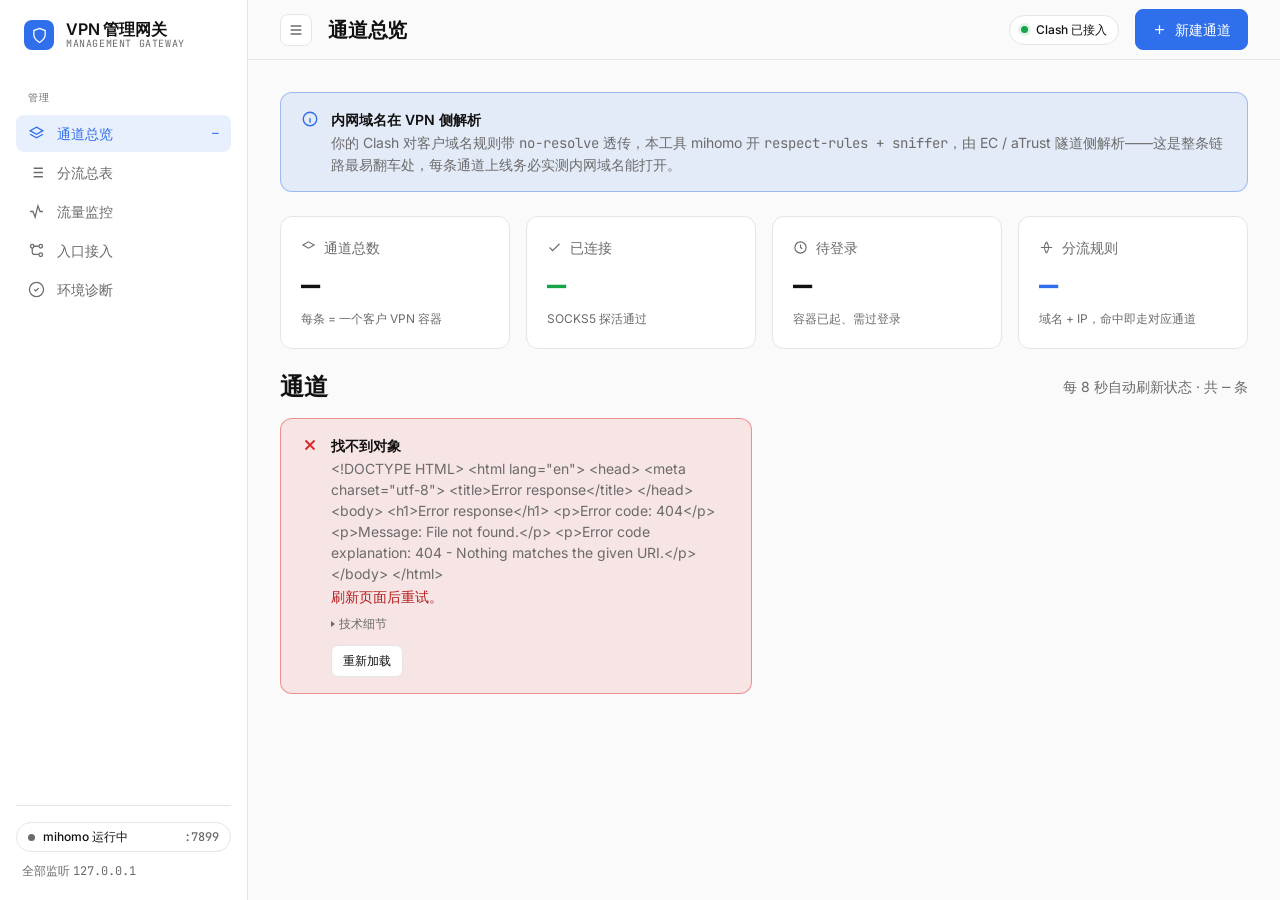
==== commit 517fb7c1: "feat(ui): 分流总表屏 + 通道诊断层 /api/diag(测试版分支) - routing-table.html 新屏:通道×规则总表 + 交叠/失效规则自动检测   (跨通道 IP 网段交" ====
--- a/app/static/index.html
+++ b/app/static/index.html
@@ -25,6 +25,10 @@
           <svg viewBox="0 0 24 24" fill="none" stroke="currentColor" stroke-width="1.8"><path d="M12 3l9 5-9 5-9-5 9-5z"/><path d="M3 13l9 5 9-5"/></svg>
           通道总览 <span class="count" id="nav-count">—</span>
         </a>
+        <a class="nav-item" data-nav="routing" href="routing-table.html">
+          <svg viewBox="0 0 24 24" fill="none" stroke="currentColor" stroke-width="1.8"><path d="M3 6h.01M3 12h.01M3 18h.01M8 6h13M8 12h13M8 18h13"/></svg>
+          分流总表
+        </a>
         <a class="nav-item" data-nav="monitor" href="monitor.html">
           <svg viewBox="0 0 24 24" fill="none" stroke="currentColor" stroke-width="1.8"><path d="M3 12h4l3 8 4-16 3 8h4"/></svg>
           流量监控
--- a/app/static/css/app.css
+++ b/app/static/css/app.css
@@ -209,6 +209,7 @@
 }
 .sys-chip .dot { width: 7px; height: 7px; border-radius: 50%; background: var(--muted); }
 .sys-chip.ok .dot { background: var(--success); box-shadow: 0 0 0 3px var(--success-soft); }
+.sys-chip.bad .dot { background: var(--danger); box-shadow: 0 0 0 3px var(--danger-soft); }
 .sys-chip .k { color: var(--muted); font-family: var(--font-mono); }
 
 /* ─── buttons ─────────────────────────────────────────────────────────── */
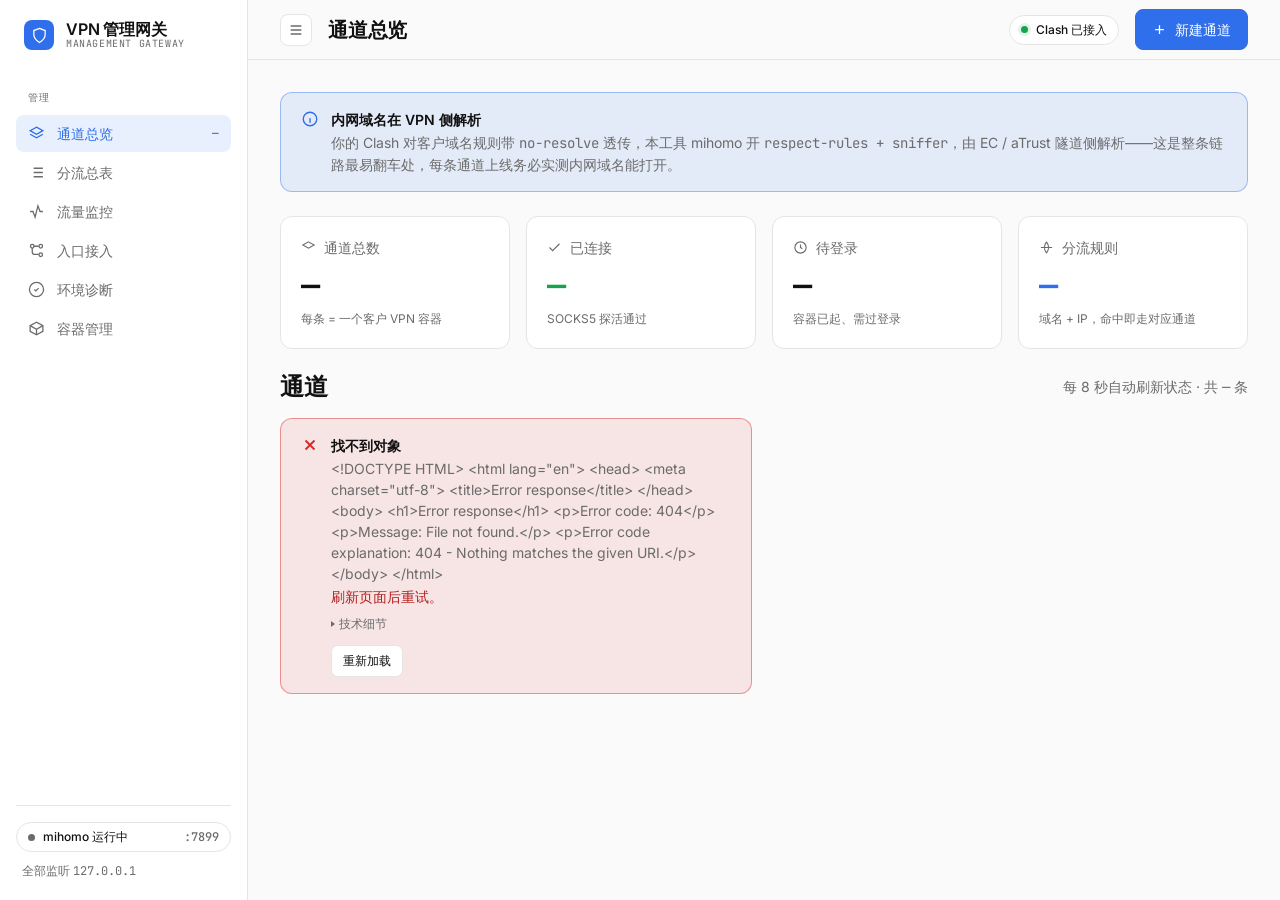
==== commit 0212cd48: "feat(ui): 容器管理屏 — 依赖容器盘点 + 受限简单管理(不进 Docker) - containers.html 新屏(第 8 屏):分流核心 mihomo + 每通道 vpn-{id} " ====
--- a/app/static/index.html
+++ b/app/static/index.html
@@ -41,6 +41,10 @@
           <svg viewBox="0 0 24 24" fill="none" stroke="currentColor" stroke-width="1.8"><path d="M9 12l2 2 4-4"/><path d="M12 2a10 10 0 100 20A10 10 0 0012 2z"/></svg>
           环境诊断
         </a>
+        <a class="nav-item" data-nav="containers" href="containers.html">
+          <svg viewBox="0 0 24 24" fill="none" stroke="currentColor" stroke-width="1.8"><path d="M21 8l-9-5-9 5v8l9 5 9-5V8z"/><path d="M3 8l9 5 9-5M12 13v8"/></svg>
+          容器管理
+        </a>
       </nav>
       <div class="sidebar-foot">
         <div class="sys-chip ok" style="width:100%; justify-content:flex-start;">
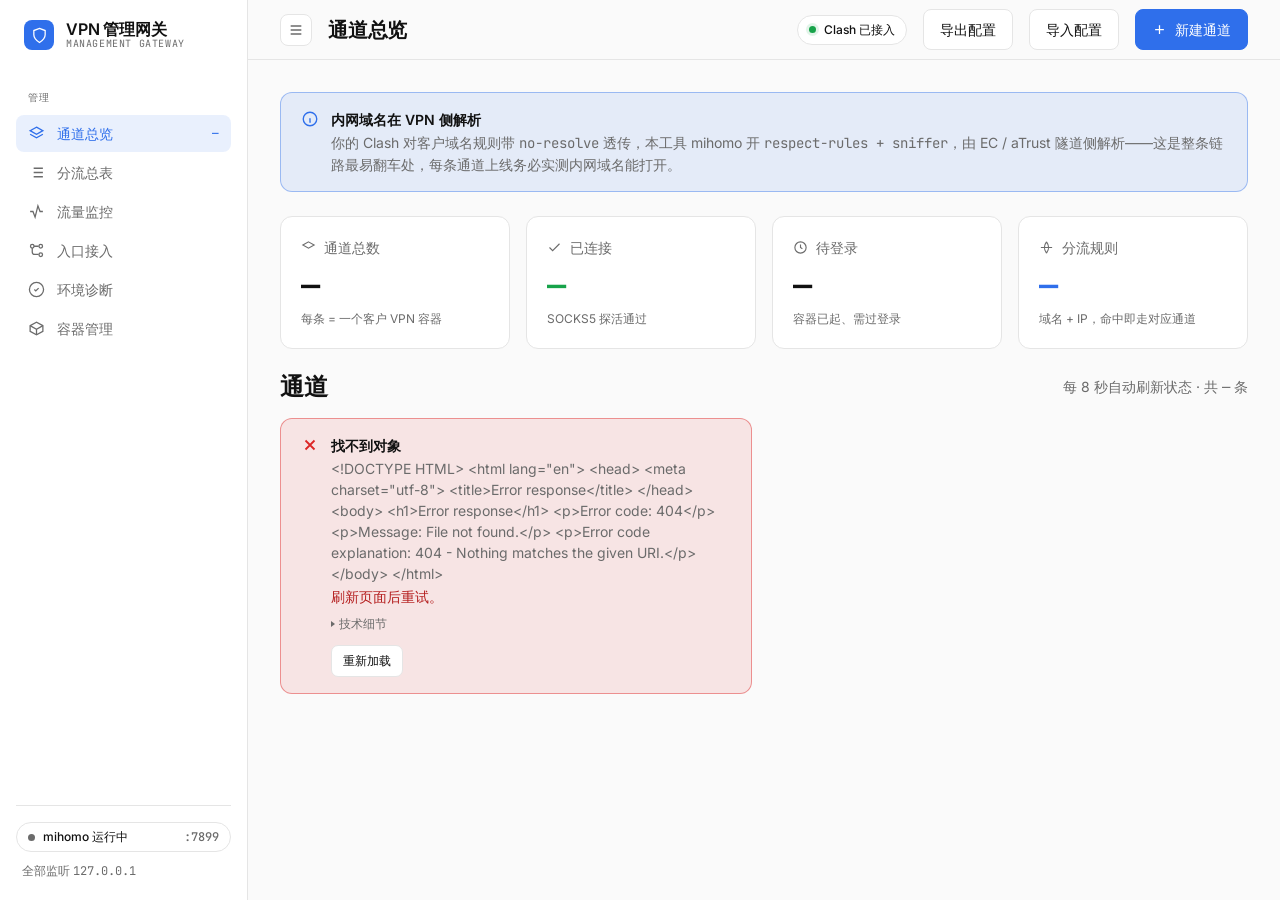
==== commit bf3f0a33: "feat: 配置导出导入 — 通道+规则+无头注入配置跨机迁移(Python/Rust 双端) - GET /api/config/export:config 解密随导出(命门#5 有意例外,无头重连" ====
--- a/app/static/index.html
+++ b/app/static/index.html
@@ -65,6 +65,9 @@
         <h1>通道总览</h1>
         <span class="spacer"></span>
         <span class="sys-chip ok hide-mobile" id="chip-clash"><span class="dot"></span>Clash 已接入</span>
+        <button class="btn btn-secondary hide-mobile" id="btn-export">导出配置</button>
+        <button class="btn btn-secondary hide-mobile" id="btn-import">导入配置</button>
+        <input type="file" id="import-file" accept="application/json,.json" hidden />
         <a class="btn btn-primary" href="new-channel.html">
           <svg viewBox="0 0 24 24" fill="none" stroke="currentColor" stroke-width="2"><path d="M12 5v14M5 12h14"/></svg>
           新建通道
@@ -323,6 +326,44 @@
     }
     $("#del-confirm").addEventListener("click", runDel);
 
+    // 配置导出 / 导入:通道 + 规则 + 无头通道注入配置。交互登录密码不在文件里,导入后重新登录;
+    // 导入只落库为「已停止」,不起容器(缺镜像会整批失败),按需逐个「启动」。
+    $("#btn-export").addEventListener("click", async () => {
+      const btn = $("#btn-export"), txt = btn.textContent;
+      btn.disabled = true; btn.replaceChildren(fb.spinner("导出中…"));
+      try {
+        const doc = await api.exportConfig();
+        const blob = new Blob([JSON.stringify(doc, null, 2)], { type: "application/json" });
+        const a = document.createElement("a");
+        a.href = URL.createObjectURL(blob);
+        a.download = `vpnmgr-config-${new Date().toISOString().slice(0, 10)}.json`;
+        a.click();
+        URL.revokeObjectURL(a.href);
+        toast(`已导出 ${doc.channels.length} 条通道 · 文件含无头通道凭据,请妥善保管`, { variant: "success" });
+      } catch (e) {
+        toast("导出出错:" + fb.friendlyError(e).title, { variant: "danger" });
+      } finally { btn.disabled = false; btn.textContent = txt; }
+    });
+    $("#btn-import").addEventListener("click", () => $("#import-file").click());
+    $("#import-file").addEventListener("change", async (ev) => {
+      const file = ev.target.files[0];
+      ev.target.value = "";                       // 复位,允许再次选同一文件
+      if (!file) return;
+      let doc;
+      try { doc = JSON.parse(await file.text()); }
+      catch { toast("文件不是有效的 JSON", { variant: "danger" }); return; }
+      try {
+        const r = await api.importConfig(doc);
+        await load();
+        const parts = [`导入 ${r.imported.length} 条(已停止,按需逐个启动)`];
+        if (r.skipped.length)
+          parts.push(`跳过 ${r.skipped.length} 条:` + r.skipped.map(s => `${s.name}(${s.reason})`).join("、"));
+        toast(parts.join(" · "), { variant: r.imported.length ? "success" : "info" });
+      } catch (e) {
+        toast("导入出错:" + fb.friendlyError(e).title, { variant: "danger" });
+      }
+    });
+
     load();
     setInterval(() => load(true), 8000);
   </script>
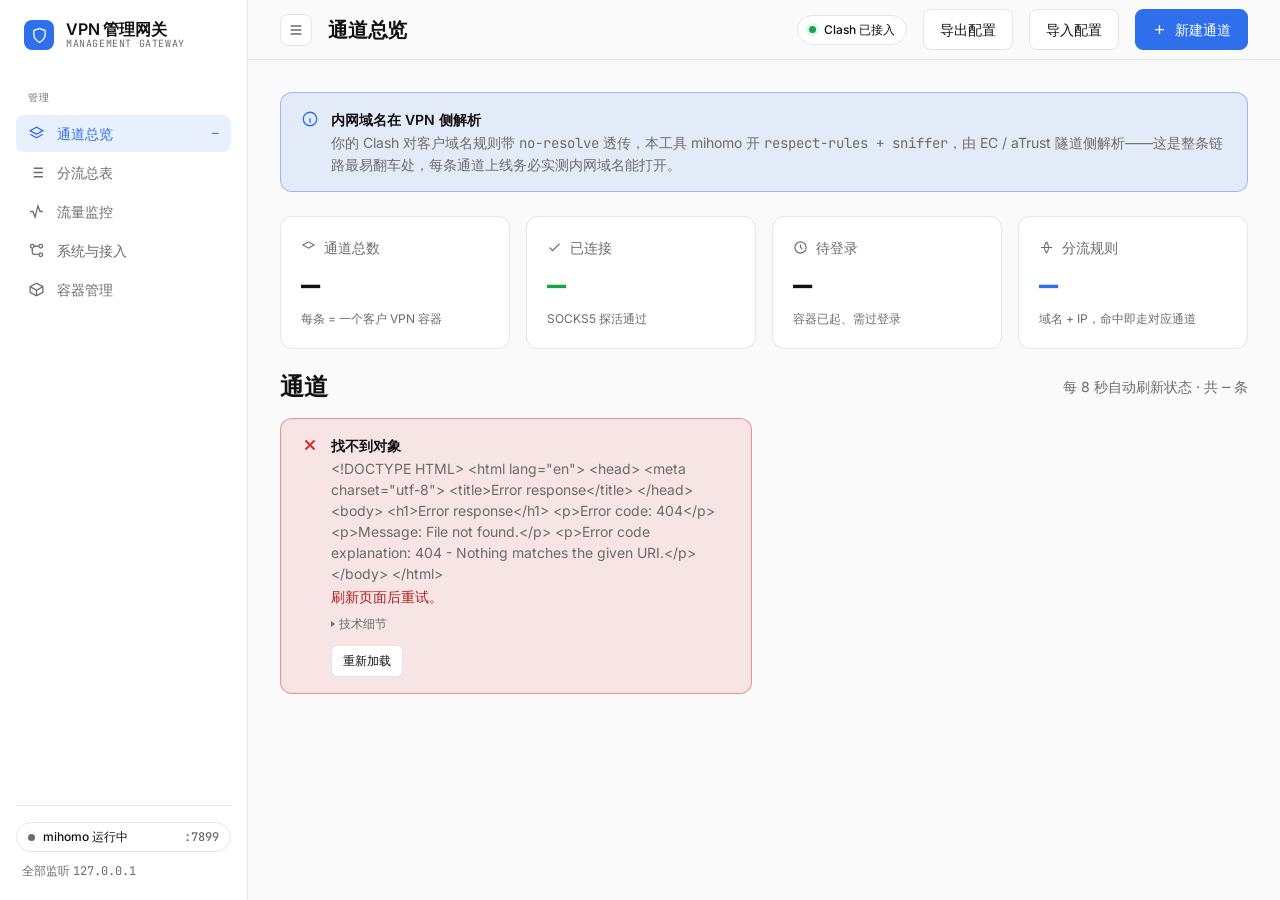
==== commit 37521a07: "feat: 规则批量启停 + 系统与接入合并页 + 分流表扁平重构 + 探活并发加固 - PATCH /api/rules 原子批量启停(Python/Rust 双端):单事务逐条核对,任一 id  " ====
--- a/app/static/index.html
+++ b/app/static/index.html
@@ -33,13 +33,9 @@
           <svg viewBox="0 0 24 24" fill="none" stroke="currentColor" stroke-width="1.8"><path d="M3 12h4l3 8 4-16 3 8h4"/></svg>
           流量监控
         </a>
-        <a class="nav-item" data-nav="entry" href="clash-config.html">
+        <a class="nav-item" data-nav="system" href="clash-config.html">
           <svg viewBox="0 0 24 24" fill="none" stroke="currentColor" stroke-width="1.8"><circle cx="6" cy="6" r="2.5"/><circle cx="18" cy="18" r="2.5"/><circle cx="18" cy="6" r="2.5"/><path d="M8.5 6H15M6 8.5V14a3.5 3.5 0 003.5 3.5H15"/></svg>
-          入口接入
-        </a>
-        <a class="nav-item" data-nav="env-check" href="env-check.html">
-          <svg viewBox="0 0 24 24" fill="none" stroke="currentColor" stroke-width="1.8"><path d="M9 12l2 2 4-4"/><path d="M12 2a10 10 0 100 20A10 10 0 0012 2z"/></svg>
-          环境诊断
+          系统与接入
         </a>
         <a class="nav-item" data-nav="containers" href="containers.html">
           <svg viewBox="0 0 24 24" fill="none" stroke="currentColor" stroke-width="1.8"><path d="M21 8l-9-5-9 5v8l9 5 9-5V8z"/><path d="M3 8l9 5 9-5M12 13v8"/></svg>
@@ -178,44 +174,44 @@
 
     // 通道卡片
     function actionsFor(c) {
-      const detail = `<a class="btn btn-sm btn-secondary" href="channel.html?id=${c.id}">详情</a>`;
-      const del = `<button class="btn btn-sm btn-danger spacer" onclick="askDel('${c.id}')">删除</button>`;
+      const detail = `<a class="btn btn-sm btn-secondary" href="channel.html?id=${fb.esc(c.id)}">详情</a>`;
+      const del = `<button class="btn btn-sm btn-danger spacer" onclick="askDel('${fb.esc(c.id)}')">删除</button>`;
       // 停止态:容器没起,登录/探活都无意义 → 只给「启动」(走重建);状态已由右上角徽章表达,不再放死的「已停止」占位钮。
       if (c.status === "stopped")
-        return `<button class="btn btn-sm btn-primary" onclick="power('${c.id}','start',this)">启动</button>${detail}${del}`;
+        return `<button class="btn btn-sm btn-primary" onclick="power('${fb.esc(c.id)}','start',this)">启动</button>${detail}${del}`;
       // 运行态:登录/重新登录(无头通道隐藏)+ 检测连通 + 停止。「重启」属低频操作,留在详情页。
       const headless = c.login_method === "headless";
       const login = headless ? ""
         : (c.status === "logged_in"
-            ? `<a class="btn btn-sm btn-secondary" href="channel.html?id=${c.id}#login">重新登录</a>`
-            : `<a class="btn btn-sm btn-primary" href="channel.html?id=${c.id}#login">登录</a>`);
+            ? `<a class="btn btn-sm btn-secondary" href="channel.html?id=${fb.esc(c.id)}#login">重新登录</a>`
+            : `<a class="btn btn-sm btn-primary" href="channel.html?id=${fb.esc(c.id)}#login">登录</a>`);
       return `${login}
-        <button class="btn btn-sm btn-secondary" onclick="probe('${c.id}', this)">检测连通</button>
-        <button class="btn btn-sm btn-secondary" onclick="power('${c.id}','stop',this)">停止</button>
+        <button class="btn btn-sm btn-secondary" onclick="probe('${fb.esc(c.id)}', this)">检测连通</button>
+        <button class="btn btn-sm btn-secondary" onclick="power('${fb.esc(c.id)}','stop',this)">停止</button>
         ${detail}${del}`;
     }
     function cardHTML(c) {
       const k = kindMeta(c.vpn_type);
       const lat = c.latency_ms != null ? `${c.latency_ms} ms` : "—";
       const tags = [];
-      c.domains.forEach(d => tags.push(`<span class="tag mono">${d.pattern}${d.enabled ? "" : " · 停用"}</span>`));
-      (c.ips || []).forEach(d => tags.push(`<span class="tag mono ip">${d.pattern}${d.enabled ? "" : " · 停用"}</span>`));
+      c.domains.forEach(d => tags.push(`<span class="tag mono">${fb.esc(d.pattern)}${d.enabled ? "" : " · 停用"}</span>`));
+      (c.ips || []).forEach(d => tags.push(`<span class="tag mono ip">${fb.esc(d.pattern)}${d.enabled ? "" : " · 停用"}</span>`));
       const doms = tags.length ? tags.join("") : `<span class="t-sm muted">未绑定规则</span>`;
       return `<article class="ch-card" data-od-id="ch-${c.id}">
         <div class="ch-top">
           <div class="grow">
-            <div class="ch-name">${c.name}</div>
-            <div class="ch-meta">${k.label}${c.ec_ver ? " " + c.ec_ver : ""} · id ${c.id} · ${c.server.replace("https://","")}</div>
+            <div class="ch-name">${fb.esc(c.name)}</div>
+            <div class="ch-meta">${fb.esc(k.label)}${c.ec_ver ? " " + fb.esc(c.ec_ver) : ""} · id ${c.id} · ${fb.esc(c.server.replace("https://",""))}</div>
           </div>
           ${badgeHTML(c.status)}
         </div>
         <div class="ch-grid">
-          <div class="kv"><div class="k">SOCKS5 出口</div><div class="v">${c.socks_endpoint}</div></div>
+          <div class="kv"><div class="k">SOCKS5 出口</div><div class="v">${fb.esc(c.socks_endpoint)}</div></div>
           <div class="kv"><div class="k">隧道延迟</div><div class="v">${lat}</div></div>
-          <div class="kv"><div class="k">运行时长</div><div class="v">${c.uptime != null ? c.uptime : "—"}</div></div>
+          <div class="kv"><div class="k">运行时长</div><div class="v">${c.uptime != null ? fb.esc(c.uptime) : "—"}</div></div>
         </div>
         <div class="ch-domains">${doms}</div>
-        <form class="row" style="margin-bottom:14px; gap:8px;" onsubmit="return bindRule('${c.id}', this)">
+        <form class="row" style="margin-bottom:14px; gap:8px;" onsubmit="return bindRule('${fb.esc(c.id)}', this)">
           <input class="input" name="pat" placeholder="绑定域名或 IP/网段，可多个" style="flex:1;" />
           <button class="btn btn-sm btn-secondary" type="submit">绑定 → 走这条</button>
         </form>
--- a/app/static/css/app.css
+++ b/app/static/css/app.css
@@ -395,6 +395,10 @@
 .overlay { position: fixed; inset: 0; background: color-mix(in oklab, var(--fg), transparent 55%); z-index: 80; display: none; align-items: center; justify-content: center; padding: var(--space-6); }
 .overlay.open { display: flex; }
 .modal { background: var(--surface); border-radius: var(--radius-lg); border: 1px solid var(--border); max-width: 560px; width: 100%; box-shadow: var(--elev-raised); max-height: 86vh; overflow: auto; }
+.fb-confirm { max-width: 440px; }
+.fb-confirm-body { padding: var(--space-6); }
+.fb-confirm-body p { margin-top: var(--space-3); color: var(--muted); font-size: var(--text-sm); line-height: 1.6; }
+.fb-confirm-actions { display: flex; justify-content: flex-end; gap: var(--space-2); padding: var(--space-4) var(--space-6); border-top: 1px solid var(--border); background: var(--surface-2); }
 
 /* ─── noVNC remote frame（仿真壳） ──────────────────────────────────────── */
 .vnc-frame { border: 1px solid var(--border); border-radius: var(--radius-md); overflow: hidden; background: var(--ink); }
